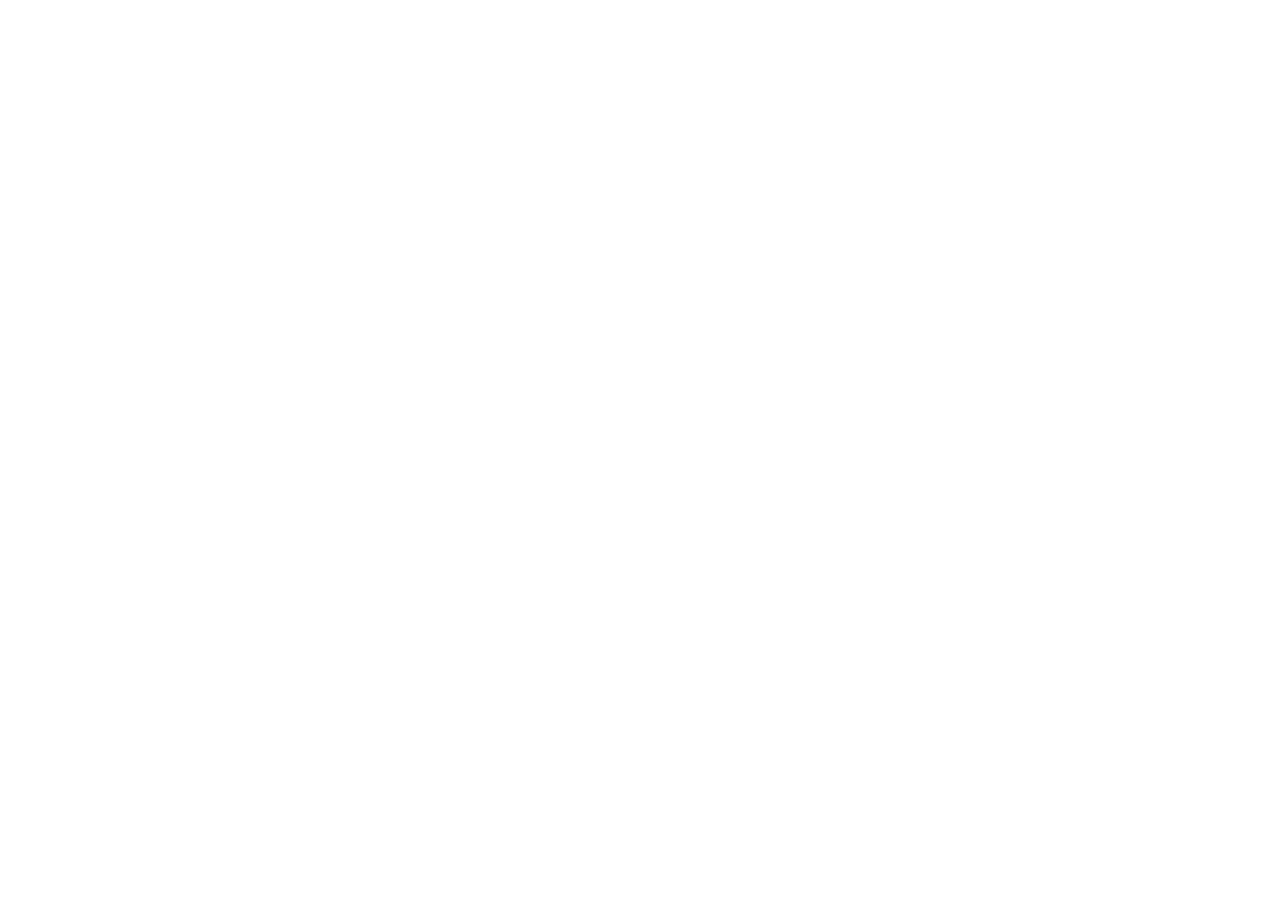
==== index.html @ 13c243f9 "First commit" ====
<!DOCTYPE html>
<html lang="en">
  <head>
    <meta charset="UTF-8" />
    <meta name="viewport" content="width=device-width" ,initial-scale="1.0" />
    <link rel="stylesheet" href="Style/reset.css" />
    <link rel="stylesheet" href="Style/index.css" />
    <title>Genesis Portfolio</title>
  </head>
  <body>
    <header></header>
  </body>
</html>
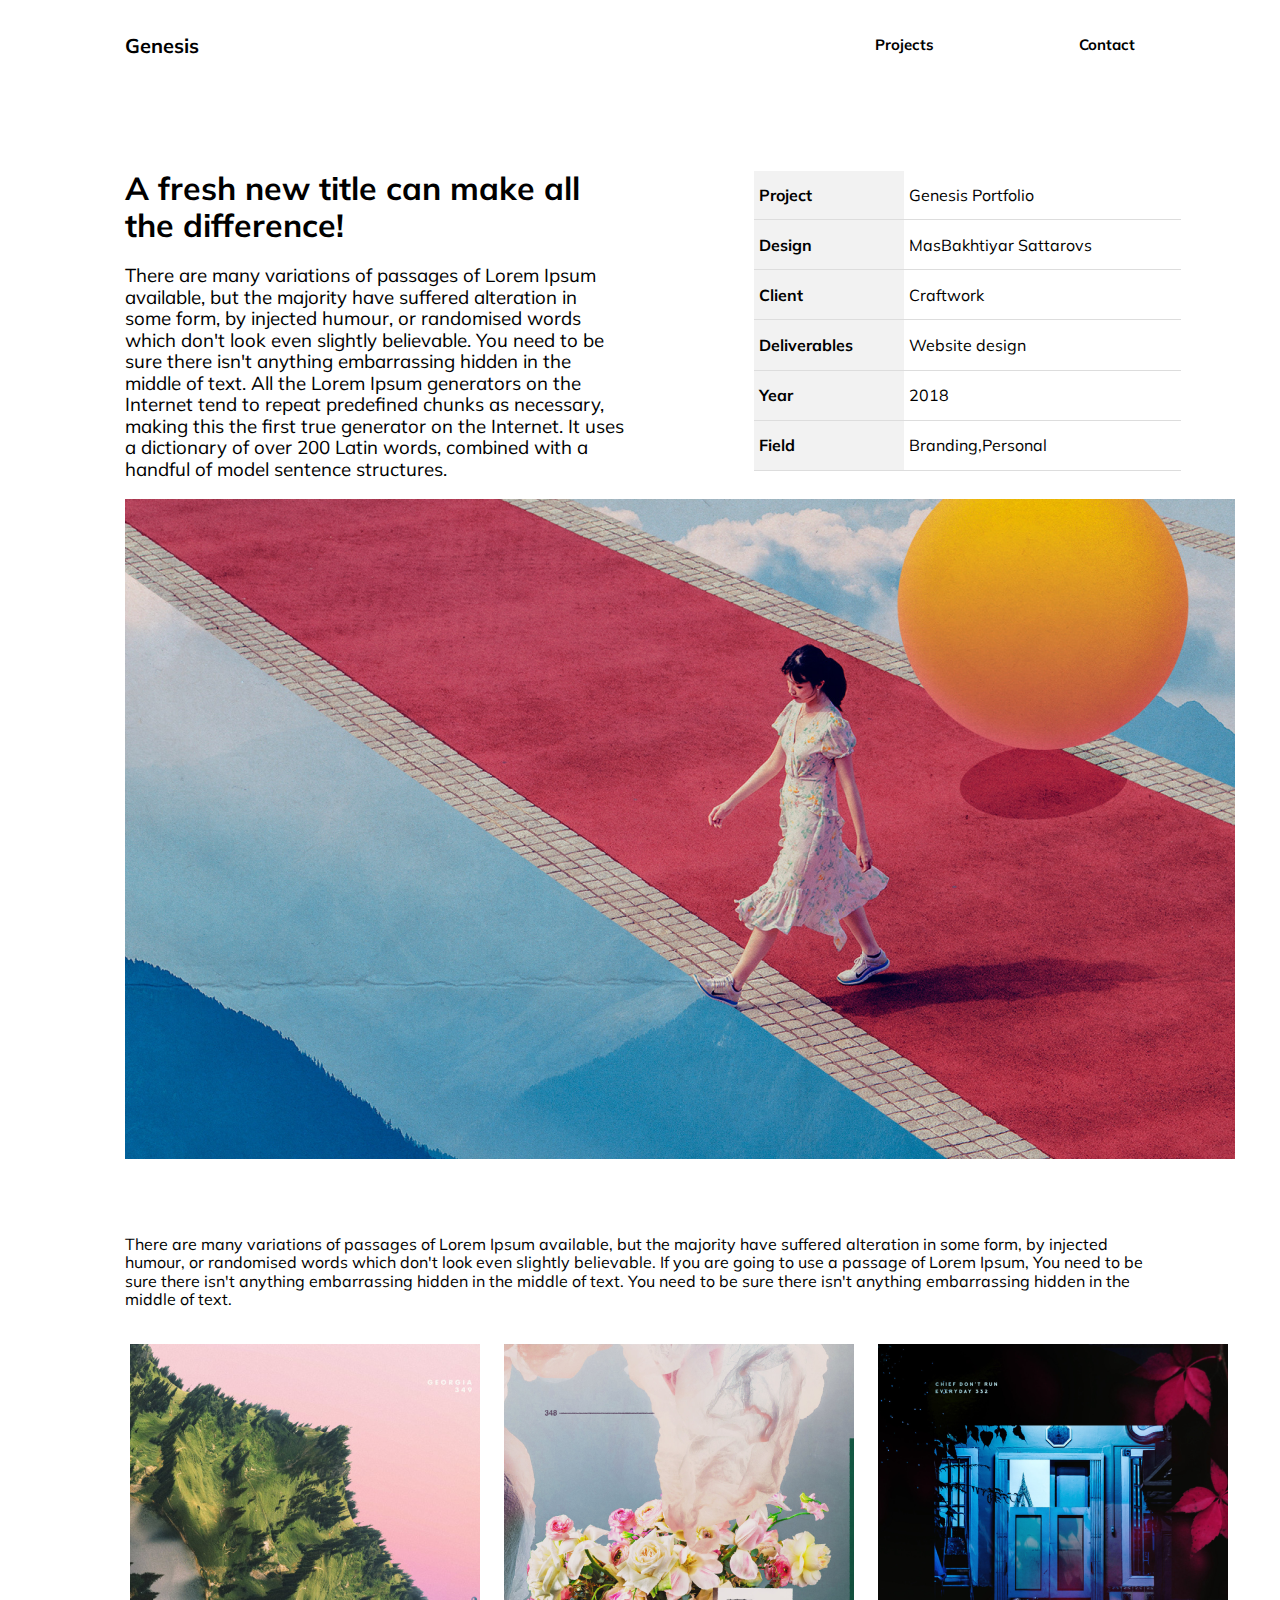
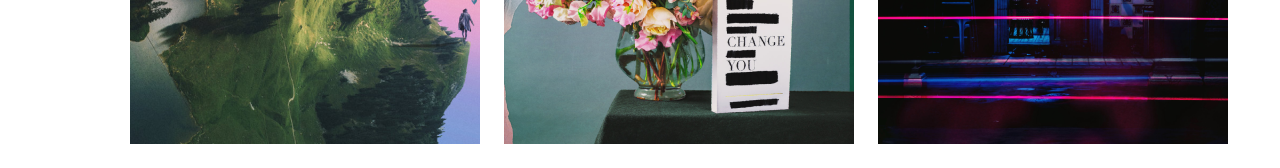
==== commit 94af0e78: "Project detail page is structed and styled" ====
--- a/index.html
+++ b/index.html
@@ -5,9 +5,94 @@
     <meta name="viewport" content="width=device-width" ,initial-scale="1.0" />
     <link rel="stylesheet" href="Style/reset.css" />
     <link rel="stylesheet" href="Style/index.css" />
+    <link rel="preconnect" href="https://fonts.googleapis.com" />
+    <link rel="preconnect" href="https://fonts.gstatic.com" crossorigin />
+    <link
+      href="https://fonts.googleapis.com/css2?family=Lato:ital,wght@0,100;0,300;0,400;0,700;0,900;1,100;1,300;1,400;1,700;1,900&family=Miriam+Libre:wght@400;700&family=Mulish:ital,wght@0,200..1000;1,200..1000&display=swap"
+      rel="stylesheet"
+    />
+
     <title>Genesis Portfolio</title>
   </head>
   <body>
-    <header></header>
+    <header>
+      <h2 class="logo">Genesis</h2>
+      <nav class="nav">
+        <ul class="nav__list">
+          <li class="nav__li"><a class="nav__link" href="#">Projects</a></li>
+          <li class="nav__li"><a class="nav__link" href="#">Contact</a></li>
+        </ul>
+      </nav>
+    </header>
+    <main class="main">
+      <section>
+        <h1 class="main__heading">
+          A fresh new title can make all the difference!
+        </h1>
+        <h3 class="main__info">
+          There are many variations of passages of Lorem Ipsum available, but
+          the majority have suffered alteration in some form, by injected
+          humour, or randomised words which don't look even slightly believable.
+          You need to be sure there isn't anything embarrassing hidden in the
+          middle of text. All the Lorem Ipsum generators on the Internet tend to
+          repeat predefined chunks as necessary, making this the first true
+          generator on the Internet. It uses a dictionary of over 200 Latin
+          words, combined with a handful of model sentence structures.
+        </h3>
+      </section>
+      <section>
+        <table>
+          <tr>
+            <th>Project</th>
+            <td>Genesis Portfolio</td>
+          </tr>
+          <tr>
+            <th>Design</th>
+            <td>MasBakhtiyar Sattarovs</td>
+          </tr>
+          <tr>
+            <th>Client</th>
+            <td>Craftwork</td>
+          </tr>
+          <tr>
+            <th>Deliverables</th>
+            <td>Website design</td>
+          </tr>
+          <tr>
+            <th>Year</th>
+            <td>2018</td>
+          </tr>
+          <tr>
+            <th>Field</th>
+            <td>Branding,Personal</td>
+          </tr>
+        </table>
+      </section>
+      <div class="mainimg">
+        <img src="Images/Image (6).png" alt="Image of a girl walking" />
+      </div>
+      <div class="secondinfo">
+        <p>
+          There are many variations of passages of Lorem Ipsum available, but
+          the majority have suffered alteration in some form, by injected
+          humour, or randomised words which don't look even slightly believable.
+          If you are going to use a passage of Lorem Ipsum, You need to be sure
+          there isn't anything embarrassing hidden in the middle of text. You
+          need to be sure there isn't anything embarrassing hidden in the middle
+          of text.
+        </p>
+      </div>
+      <div class="container">
+        <div class="card">
+          <img src="Images/Image (7).png" alt="Pic of green moutaines" />
+        </div>
+        <div class="card">
+          <img src="Images/Image (8).png" alt="A flower vase" />
+        </div>
+        <div class="card">
+          <img src="Images/Image (9).png" alt="Pic of a door" />
+        </div>
+      </div>
+    </main>
   </body>
 </html>
--- a/Style/index.css
+++ b/Style/index.css
@@ -0,0 +1 @@
+header{height:10vh;background-color:white;margin:0;display:-webkit-box;display:-ms-flexbox;display:flex;-webkit-box-pack:justify;-ms-flex-pack:justify;justify-content:space-between;-webkit-box-align:center;-ms-flex-align:center;align-items:center}.logo{margin-left:125px;font-size:20px;color:rgb(0,0,0);font-weight:bold}.nav{min-width:600px;display:-webkit-box;display:-ms-flexbox;display:flex;-webkit-box-pack:space-evenly;-ms-flex-pack:space-evenly;justify-content:space-evenly;-webkit-box-align:center;-ms-flex-align:center;align-items:center}.nav__list{width:100%;display:-webkit-box;display:-ms-flexbox;display:flex;-webkit-box-pack:space-evenly;-ms-flex-pack:space-evenly;justify-content:space-evenly;-webkit-box-align:center;-ms-flex-align:center;align-items:center;-webkit-box-orient:horizontal;-webkit-box-direction:normal;-ms-flex-direction:row;flex-direction:row;margin-left:10px;font-size:15px;font-weight:bold}.nav__li{list-style:none}.nav__link{color:rgb(0,0,0);text-decoration:none;font-size:15px}.nav__link:hover{color:rgb(0,195,255)}section{display:inline-block}.main__heading{margin-top:80px;font-weight:bold;size:40px;max-width:500px;width:100%;margin-left:125px}.main__info{size:16px;font-weight:normal;max-width:500px;width:100%;margin-left:125px}table{margin-top:80px;margin-left:240px;max-width:500px;width:100%;border-collapse:collapse;margin:5px;margin-left:125px;min-height:300px}td,th{border-bottom:1px solid #ddd;padding:5px;text-align:left}th{background-color:#f2f2f2}.mainimg{max-width:500px;width:80%;min-height:80vh;margin-left:125px}.secondinfo{font-weight:normal;size:16px;margin-left:125px;margin-right:125px}.card{max-width:330px;min-height:400px;border:none;margin:10px;padding:10px;display:inline-block;position:relative}.card:first-child{margin-left:120px}body{font-family:"Mulish",sans-serif}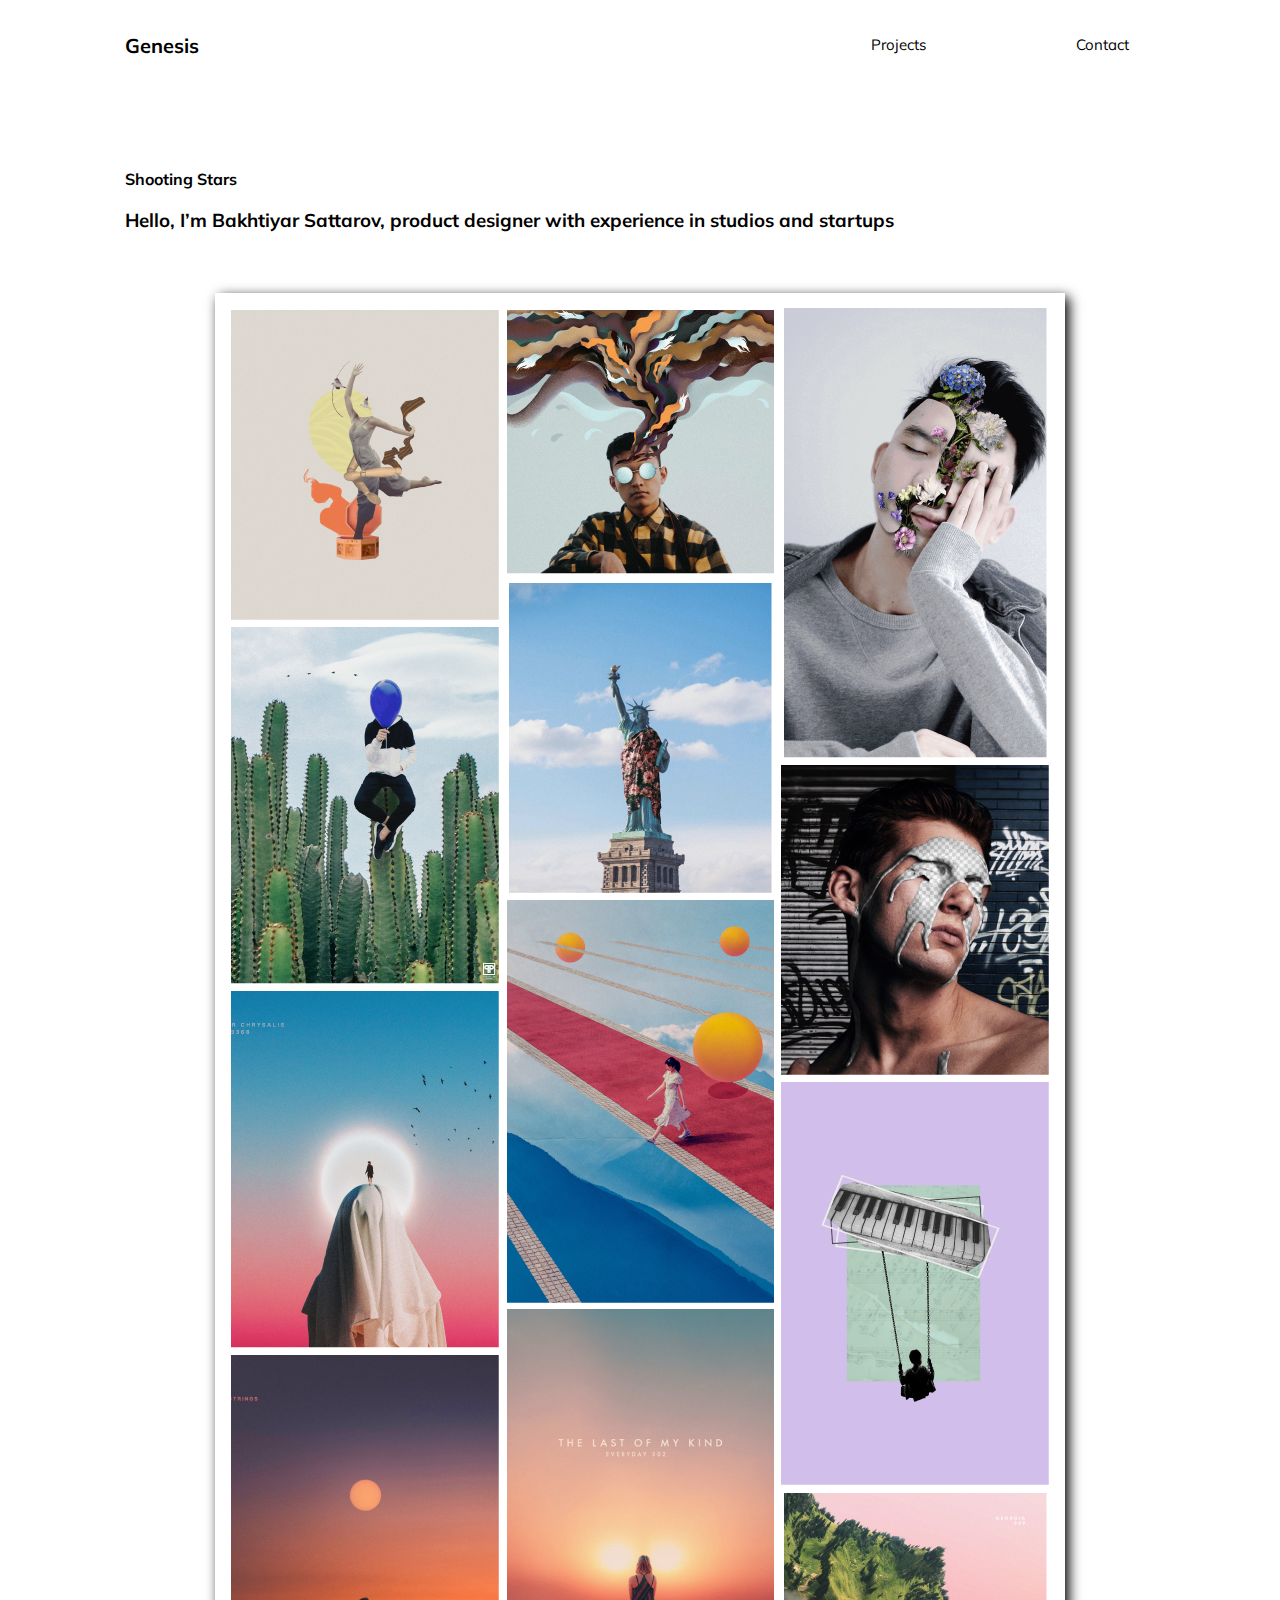
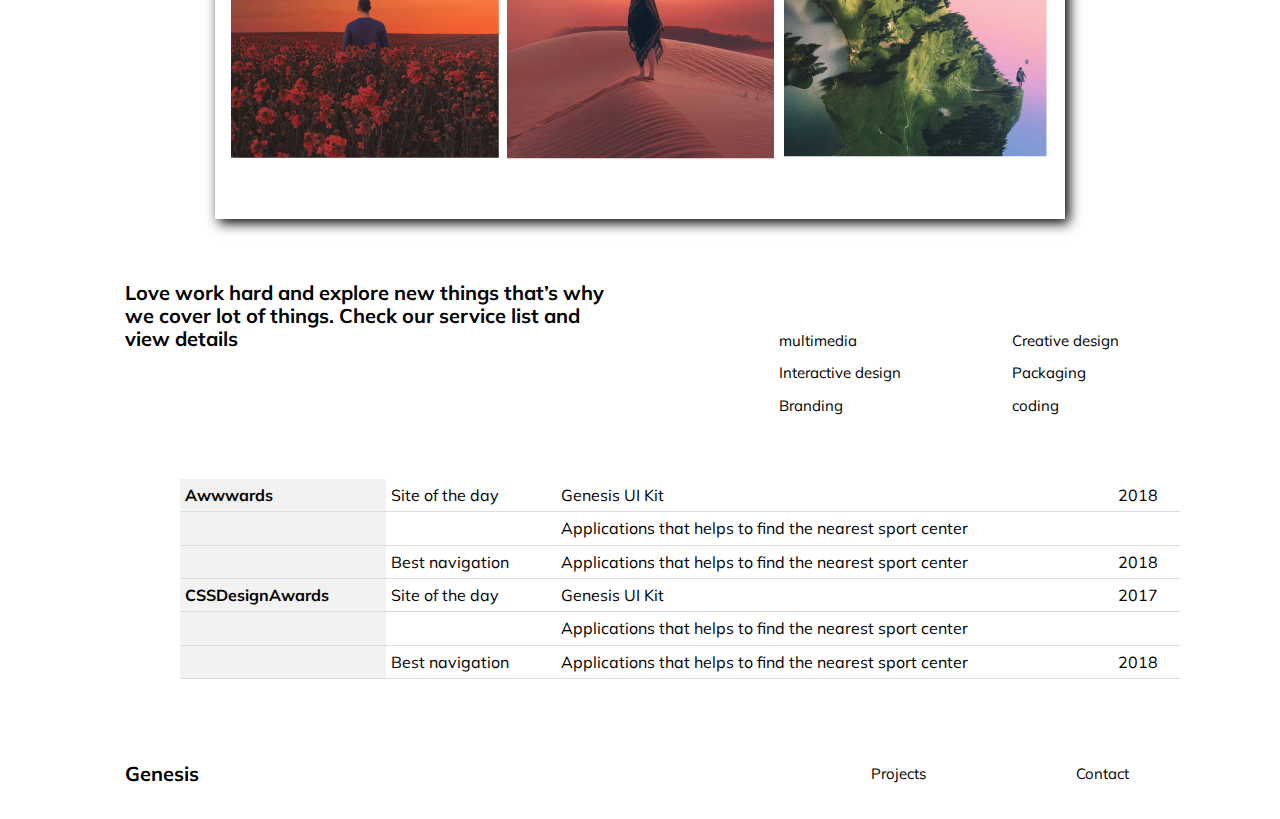
==== commit ee5a76f3: "contact and project pages are added and styled" ====
--- a/index.html
+++ b/index.html
@@ -3,96 +3,150 @@
   <head>
     <meta charset="UTF-8" />
     <meta name="viewport" content="width=device-width" ,initial-scale="1.0" />
-    <link rel="stylesheet" href="Style/reset.css" />
-    <link rel="stylesheet" href="Style/index.css" />
+    <link rel="stylesheet" href="/Style/reset.css" />
+    <link rel="stylesheet" href="/Style/index.css" />
     <link rel="preconnect" href="https://fonts.googleapis.com" />
     <link rel="preconnect" href="https://fonts.gstatic.com" crossorigin />
     <link
       href="https://fonts.googleapis.com/css2?family=Lato:ital,wght@0,100;0,300;0,400;0,700;0,900;1,100;1,300;1,400;1,700;1,900&family=Miriam+Libre:wght@400;700&family=Mulish:ital,wght@0,200..1000;1,200..1000&display=swap"
       rel="stylesheet"
     />
-
-    <title>Genesis Portfolio</title>
   </head>
   <body>
     <header>
       <h2 class="logo">Genesis</h2>
       <nav class="nav">
         <ul class="nav__list">
-          <li class="nav__li"><a class="nav__link" href="#">Projects</a></li>
-          <li class="nav__li"><a class="nav__link" href="#">Contact</a></li>
+          <li class="nav__li">
+            <a class="nav__link" href="/Pages/Projects.html">Projects</a>
+          </li>
+          <li class="nav__li">
+            <a class="nav__link" href="/Pages/contact.html">Contact</a>
+          </li>
         </ul>
       </nav>
     </header>
-    <main class="main">
+    <main>
+      <div class="secondinfo">
+        <h4>Shooting Stars</h4>
+        <h3>
+          Hello, I’m Bakhtiyar Sattarov, product designer with experience in
+          studios and startups
+        </h3>
+      </div>
+      <div class="box">
+        <div class="grid__container">
+          <div class="grid__element one">
+            <img src="/Images/Rectangle (12).png" />
+          </div>
+          <div class="grid__element two">
+            <img src="/Images/Rectangle (15).png" />
+          </div>
+          <div class="grid__element three">
+            <img src="/Images/Rectangle (16).png" />
+          </div>
+          <div class="grid__element four">
+            <img src="/Images/Rectangle (17).png" />
+          </div>
+          <div class="grid__element five">
+            <img src="/Images/Rectangle (18).png" />
+          </div>
+          <div class="grid__element six">
+            <img src="/Images/Rectangle (19).png" />
+          </div>
+          <div class="grid__element seven">
+            <img src="/Images/Rectangle (20).png" />
+          </div>
+          <div class="grid__element eight">
+            <img src="/Images/Rectangle (21).png" />
+          </div>
+          <div class="grid__element nine">
+            <img src="/Images/Rectangle (22).png" />
+          </div>
+          <div class="grid__element ten">
+            <img src="/Images/Rectangle (23).png" />
+          </div>
+          <div class="grid__element eleven">
+            <img src="/Images/Rectangle (24).png" />
+          </div>
+          <div class="grid__element twelve">
+            <img src="/Images/Rectangle (25).png" />
+          </div>
+        </div>
+      </div>
       <section>
-        <h1 class="main__heading">
-          A fresh new title can make all the difference!
-        </h1>
-        <h3 class="main__info">
-          There are many variations of passages of Lorem Ipsum available, but
-          the majority have suffered alteration in some form, by injected
-          humour, or randomised words which don't look even slightly believable.
-          You need to be sure there isn't anything embarrassing hidden in the
-          middle of text. All the Lorem Ipsum generators on the Internet tend to
-          repeat predefined chunks as necessary, making this the first true
-          generator on the Internet. It uses a dictionary of over 200 Latin
-          words, combined with a handful of model sentence structures.
-        </h3>
+        <div class="part">
+          Love work hard and explore new things that’s why we cover lot of
+          things. Check our service list and view details
+        </div>
       </section>
       <section>
-        <table>
-          <tr>
-            <th>Project</th>
-            <td>Genesis Portfolio</td>
-          </tr>
-          <tr>
-            <th>Design</th>
-            <td>MasBakhtiyar Sattarovs</td>
-          </tr>
-          <tr>
-            <th>Client</th>
-            <td>Craftwork</td>
-          </tr>
-          <tr>
-            <th>Deliverables</th>
-            <td>Website design</td>
-          </tr>
-          <tr>
-            <th>Year</th>
-            <td>2018</td>
-          </tr>
-          <tr>
-            <th>Field</th>
-            <td>Branding,Personal</td>
-          </tr>
-        </table>
+        <nav class="nav">
+          <ul class="nav__list">
+            <li class="nav__li">
+              <a class="nav__link" href="#"> <p>multimedia</p></a>
+              <a class="nav__link" href="#"><p>Interactive design</p></a>
+              <a class="nav__link" href="#"><p>Branding</p></a>
+            </li>
+            <li class="nav__li">
+              <a class="nav__link" href="#"><p>Creative design</p></a>
+              <a class="nav__link" href="#"> <p>Packaging</p></a>
+              <a class="nav__link" href="#"><p>coding</p></a>
+            </li>
+          </ul>
+        </nav>
       </section>
-      <div class="mainimg">
-        <img src="Images/Image (6).png" alt="Image of a girl walking" />
-      </div>
-      <div class="secondinfo">
-        <p>
-          There are many variations of passages of Lorem Ipsum available, but
-          the majority have suffered alteration in some form, by injected
-          humour, or randomised words which don't look even slightly believable.
-          If you are going to use a passage of Lorem Ipsum, You need to be sure
-          there isn't anything embarrassing hidden in the middle of text. You
-          need to be sure there isn't anything embarrassing hidden in the middle
-          of text.
-        </p>
-      </div>
-      <div class="container">
-        <div class="card">
-          <img src="Images/Image (7).png" alt="Pic of green moutaines" />
-        </div>
-        <div class="card">
-          <img src="Images/Image (8).png" alt="A flower vase" />
-        </div>
-        <div class="card">
-          <img src="Images/Image (9).png" alt="Pic of a door" />
-        </div>
-      </div>
+      <table class="award-table">
+        <tr>
+          <th>Awwwards</th>
+          <td>Site of the day</td>
+          <td>Genesis UI Kit</td>
+          <td>2018</td>
+        </tr>
+        <tr>
+          <th></th>
+          <td></td>
+          <td>Applications that helps to find the nearest sport center</td>
+          <td></td>
+        </tr>
+        <tr>
+          <th></th>
+          <td>Best navigation</td>
+          <td>Applications that helps to find the nearest sport center</td>
+          <td>2018</td>
+        </tr>
+        <tr>
+          <th>CSSDesignAwards</th>
+          <td>Site of the day</td>
+          <td>Genesis UI Kit</td>
+          <td>2017</td>
+        </tr>
+        <tr>
+          <th></th>
+          <td></td>
+          <td>Applications that helps to find the nearest sport center</td>
+          <td></td>
+        </tr>
+        <tr>
+          <th></th>
+          <td>Best navigation</td>
+          <td>Applications that helps to find the nearest sport center</td>
+          <td>2018</td>
+        </tr>
+      </table>
     </main>
+    <footer>
+      <h2 class="logo">Genesis</h2>
+      <nav class="nav">
+        <ul class="nav__list">
+          <li class="nav__li">
+            <a class="nav__link" href="/Pages/Projects.html">Projects</a>
+          </li>
+          <li class="nav__li">
+            <a class="nav__link" href="/Pages/contact.html">Contact</a>
+          </li>
+        </ul>
+      </nav>
+    </footer>
   </body>
 </html>
--- a/Style/index.css
+++ b/Style/index.css
@@ -1 +1 @@
-header{height:10vh;background-color:white;margin:0;display:-webkit-box;display:-ms-flexbox;display:flex;-webkit-box-pack:justify;-ms-flex-pack:justify;justify-content:space-between;-webkit-box-align:center;-ms-flex-align:center;align-items:center}.logo{margin-left:125px;font-size:20px;color:rgb(0,0,0);font-weight:bold}.nav{min-width:600px;display:-webkit-box;display:-ms-flexbox;display:flex;-webkit-box-pack:space-evenly;-ms-flex-pack:space-evenly;justify-content:space-evenly;-webkit-box-align:center;-ms-flex-align:center;align-items:center}.nav__list{width:100%;display:-webkit-box;display:-ms-flexbox;display:flex;-webkit-box-pack:space-evenly;-ms-flex-pack:space-evenly;justify-content:space-evenly;-webkit-box-align:center;-ms-flex-align:center;align-items:center;-webkit-box-orient:horizontal;-webkit-box-direction:normal;-ms-flex-direction:row;flex-direction:row;margin-left:10px;font-size:15px;font-weight:bold}.nav__li{list-style:none}.nav__link{color:rgb(0,0,0);text-decoration:none;font-size:15px}.nav__link:hover{color:rgb(0,195,255)}section{display:inline-block}.main__heading{margin-top:80px;font-weight:bold;size:40px;max-width:500px;width:100%;margin-left:125px}.main__info{size:16px;font-weight:normal;max-width:500px;width:100%;margin-left:125px}table{margin-top:80px;margin-left:240px;max-width:500px;width:100%;border-collapse:collapse;margin:5px;margin-left:125px;min-height:300px}td,th{border-bottom:1px solid #ddd;padding:5px;text-align:left}th{background-color:#f2f2f2}.mainimg{max-width:500px;width:80%;min-height:80vh;margin-left:125px}.secondinfo{font-weight:normal;size:16px;margin-left:125px;margin-right:125px}.card{max-width:330px;min-height:400px;border:none;margin:10px;padding:10px;display:inline-block;position:relative}.card:first-child{margin-left:120px}body{font-family:"Mulish",sans-serif}+footer,header{height:10vh;background-color:white;margin:0;display:-webkit-box;display:-ms-flexbox;display:flex;-webkit-box-pack:justify;-ms-flex-pack:justify;justify-content:space-between;-webkit-box-align:center;-ms-flex-align:center;align-items:center}.logo{margin-left:125px;font-size:20px;color:rgb(0,0,0);font-weight:bold}.nav{min-width:600px;display:-webkit-box;display:-ms-flexbox;display:flex;-webkit-box-pack:space-evenly;-ms-flex-pack:space-evenly;justify-content:space-evenly;-webkit-box-align:center;-ms-flex-align:center;align-items:center}.nav__list{width:100%;display:-webkit-box;display:-ms-flexbox;display:flex;-webkit-box-pack:space-evenly;-ms-flex-pack:space-evenly;justify-content:space-evenly;-webkit-box-align:center;-ms-flex-align:center;align-items:center;-webkit-box-orient:horizontal;-webkit-box-direction:normal;-ms-flex-direction:row;flex-direction:row;margin:auto;font-size:15px;font-weight:regular}.nav__li{list-style:none}.nav__link{color:rgb(0,0,0);text-decoration:none;font-size:15px}.nav__link:hover{color:rgb(0,195,255)}.part{margin-left:125px;font-size:20px;font-weight:bold;color:rgb(0,0,0);max-width:500px;width:100%;min-height:120px}section{display:inline-block}.main__heading{margin-top:80px;font-weight:bold;size:40px;max-width:700px;width:100%;margin-left:125px}.main__info{size:16px;font-weight:normal;max-width:700px;width:100%;margin-left:125px}.mainimg,.map{max-width:500px;width:80%;min-height:80vh;margin-left:125px;margin-top:50px;margin-bottom:50px}.secondinfo{margin-bottom:80px;margin-top:80px;font-weight:normal;size:16px;margin-left:125px;margin-right:125px}.card{max-width:330px;min-height:400px;border:none;margin:10px;padding:10px;display:inline-block;position:relative}.card:first-child{margin-left:120px}.first-table{margin-left:240px;max-width:500px;width:100%;border-collapse:collapse;margin:5px;min-height:200px}td,th{border-bottom:1px solid #ddd;padding:5px;text-align:left}th{background-color:#f2f2f2}.award-table{margin-left:180px;max-width:1000px;width:100%;border-collapse:collapse;min-height:200px;margin-top:50px;margin-bottom:50px}td,th{border-bottom:1px solid #ddd;padding:5px;text-align:left}body{margin:0}.box{max-width:850px;max-height:850px;display:-webkit-box;display:-ms-flexbox;display:flex;-webkit-box-pack:center;-ms-flex-pack:center;justify-content:center;-webkit-box-align:center;-ms-flex-align:center;align-items:center;margin:auto;margin-top:400px}.grid__container{display:-ms-grid;display:grid;-ms-grid-columns:1fr 5px 1fr 5px 1fr 5px 1fr 5px 1fr 5px 1fr 5px 1fr 5px 1fr 5px 1fr;grid-template-columns:repeat(9,1fr);-ms-grid-rows:1fr 5px 1fr 5px 1fr 5px 1fr 5px 1fr 5px 1fr 5px 1fr 5px 1fr 5px 1fr 5px 1fr 5px 1fr 5px 1fr 5px 1fr 5px 1fr 5px 1fr 5px 1fr 5px 1fr 5px 1fr 5px 1fr 5px 1fr 5px 1fr 5px 1fr 5px 1fr 5px 1fr 5px 1fr 5px 1fr 5px 1fr 5px 1fr 5px 1fr 5px 1fr 5px 1fr 5px 1fr 5px 1fr;grid-template-rows:repeat(33,1fr);width:100%;grid-gap:5px;height:100%;padding:15px;-webkit-box-shadow:4px 4px 12px #000000;box-shadow:4px 4px 12px #000000}.grid__container>:first-child{-ms-grid-row:1;-ms-grid-column:1}.grid__container>:nth-child(2){-ms-grid-row:1;-ms-grid-column:3}.grid__container>:nth-child(3){-ms-grid-row:1;-ms-grid-column:5}.grid__container>:nth-child(4){-ms-grid-row:1;-ms-grid-column:7}.grid__container>:nth-child(5){-ms-grid-row:1;-ms-grid-column:9}.grid__container>:nth-child(6){-ms-grid-row:1;-ms-grid-column:11}.grid__container>:nth-child(7){-ms-grid-row:1;-ms-grid-column:13}.grid__container>:nth-child(8){-ms-grid-row:1;-ms-grid-column:15}.grid__container>:nth-child(9){-ms-grid-row:1;-ms-grid-column:17}.grid__container>:nth-child(10){-ms-grid-row:3;-ms-grid-column:1}.grid__container>:nth-child(11){-ms-grid-row:3;-ms-grid-column:3}.grid__container>:nth-child(12){-ms-grid-row:3;-ms-grid-column:5}.grid__container>:nth-child(13){-ms-grid-row:3;-ms-grid-column:7}.grid__container>:nth-child(14){-ms-grid-row:3;-ms-grid-column:9}.grid__container>:nth-child(15){-ms-grid-row:3;-ms-grid-column:11}.grid__container>:nth-child(16){-ms-grid-row:3;-ms-grid-column:13}.grid__container>:nth-child(17){-ms-grid-row:3;-ms-grid-column:15}.grid__container>:nth-child(18){-ms-grid-row:3;-ms-grid-column:17}.grid__container>:nth-child(19){-ms-grid-row:5;-ms-grid-column:1}.grid__container>:nth-child(20){-ms-grid-row:5;-ms-grid-column:3}.grid__container>:nth-child(21){-ms-grid-row:5;-ms-grid-column:5}.grid__container>:nth-child(22){-ms-grid-row:5;-ms-grid-column:7}.grid__container>:nth-child(23){-ms-grid-row:5;-ms-grid-column:9}.grid__container>:nth-child(24){-ms-grid-row:5;-ms-grid-column:11}.grid__container>:nth-child(25){-ms-grid-row:5;-ms-grid-column:13}.grid__container>:nth-child(26){-ms-grid-row:5;-ms-grid-column:15}.grid__container>:nth-child(27){-ms-grid-row:5;-ms-grid-column:17}.grid__container>:nth-child(28){-ms-grid-row:7;-ms-grid-column:1}.grid__container>:nth-child(29){-ms-grid-row:7;-ms-grid-column:3}.grid__container>:nth-child(30){-ms-grid-row:7;-ms-grid-column:5}.grid__container>:nth-child(31){-ms-grid-row:7;-ms-grid-column:7}.grid__container>:nth-child(32){-ms-grid-row:7;-ms-grid-column:9}.grid__container>:nth-child(33){-ms-grid-row:7;-ms-grid-column:11}.grid__container>:nth-child(34){-ms-grid-row:7;-ms-grid-column:13}.grid__container>:nth-child(35){-ms-grid-row:7;-ms-grid-column:15}.grid__container>:nth-child(36){-ms-grid-row:7;-ms-grid-column:17}.grid__container>:nth-child(37){-ms-grid-row:9;-ms-grid-column:1}.grid__container>:nth-child(38){-ms-grid-row:9;-ms-grid-column:3}.grid__container>:nth-child(39){-ms-grid-row:9;-ms-grid-column:5}.grid__container>:nth-child(40){-ms-grid-row:9;-ms-grid-column:7}.grid__container>:nth-child(41){-ms-grid-row:9;-ms-grid-column:9}.grid__container>:nth-child(42){-ms-grid-row:9;-ms-grid-column:11}.grid__container>:nth-child(43){-ms-grid-row:9;-ms-grid-column:13}.grid__container>:nth-child(44){-ms-grid-row:9;-ms-grid-column:15}.grid__container>:nth-child(45){-ms-grid-row:9;-ms-grid-column:17}.grid__container>:nth-child(46){-ms-grid-row:11;-ms-grid-column:1}.grid__container>:nth-child(47){-ms-grid-row:11;-ms-grid-column:3}.grid__container>:nth-child(48){-ms-grid-row:11;-ms-grid-column:5}.grid__container>:nth-child(49){-ms-grid-row:11;-ms-grid-column:7}.grid__container>:nth-child(50){-ms-grid-row:11;-ms-grid-column:9}.grid__container>:nth-child(51){-ms-grid-row:11;-ms-grid-column:11}.grid__container>:nth-child(52){-ms-grid-row:11;-ms-grid-column:13}.grid__container>:nth-child(53){-ms-grid-row:11;-ms-grid-column:15}.grid__container>:nth-child(54){-ms-grid-row:11;-ms-grid-column:17}.grid__container>:nth-child(55){-ms-grid-row:13;-ms-grid-column:1}.grid__container>:nth-child(56){-ms-grid-row:13;-ms-grid-column:3}.grid__container>:nth-child(57){-ms-grid-row:13;-ms-grid-column:5}.grid__container>:nth-child(58){-ms-grid-row:13;-ms-grid-column:7}.grid__container>:nth-child(59){-ms-grid-row:13;-ms-grid-column:9}.grid__container>:nth-child(60){-ms-grid-row:13;-ms-grid-column:11}.grid__container>:nth-child(61){-ms-grid-row:13;-ms-grid-column:13}.grid__container>:nth-child(62){-ms-grid-row:13;-ms-grid-column:15}.grid__container>:nth-child(63){-ms-grid-row:13;-ms-grid-column:17}.grid__container>:nth-child(64){-ms-grid-row:15;-ms-grid-column:1}.grid__container>:nth-child(65){-ms-grid-row:15;-ms-grid-column:3}.grid__container>:nth-child(66){-ms-grid-row:15;-ms-grid-column:5}.grid__container>:nth-child(67){-ms-grid-row:15;-ms-grid-column:7}.grid__container>:nth-child(68){-ms-grid-row:15;-ms-grid-column:9}.grid__container>:nth-child(69){-ms-grid-row:15;-ms-grid-column:11}.grid__container>:nth-child(70){-ms-grid-row:15;-ms-grid-column:13}.grid__container>:nth-child(71){-ms-grid-row:15;-ms-grid-column:15}.grid__container>:nth-child(72){-ms-grid-row:15;-ms-grid-column:17}.grid__container>:nth-child(73){-ms-grid-row:17;-ms-grid-column:1}.grid__container>:nth-child(74){-ms-grid-row:17;-ms-grid-column:3}.grid__container>:nth-child(75){-ms-grid-row:17;-ms-grid-column:5}.grid__container>:nth-child(76){-ms-grid-row:17;-ms-grid-column:7}.grid__container>:nth-child(77){-ms-grid-row:17;-ms-grid-column:9}.grid__container>:nth-child(78){-ms-grid-row:17;-ms-grid-column:11}.grid__container>:nth-child(79){-ms-grid-row:17;-ms-grid-column:13}.grid__container>:nth-child(80){-ms-grid-row:17;-ms-grid-column:15}.grid__container>:nth-child(81){-ms-grid-row:17;-ms-grid-column:17}.grid__container>:nth-child(82){-ms-grid-row:19;-ms-grid-column:1}.grid__container>:nth-child(83){-ms-grid-row:19;-ms-grid-column:3}.grid__container>:nth-child(84){-ms-grid-row:19;-ms-grid-column:5}.grid__container>:nth-child(85){-ms-grid-row:19;-ms-grid-column:7}.grid__container>:nth-child(86){-ms-grid-row:19;-ms-grid-column:9}.grid__container>:nth-child(87){-ms-grid-row:19;-ms-grid-column:11}.grid__container>:nth-child(88){-ms-grid-row:19;-ms-grid-column:13}.grid__container>:nth-child(89){-ms-grid-row:19;-ms-grid-column:15}.grid__container>:nth-child(90){-ms-grid-row:19;-ms-grid-column:17}.grid__container>:nth-child(91){-ms-grid-row:21;-ms-grid-column:1}.grid__container>:nth-child(92){-ms-grid-row:21;-ms-grid-column:3}.grid__container>:nth-child(93){-ms-grid-row:21;-ms-grid-column:5}.grid__container>:nth-child(94){-ms-grid-row:21;-ms-grid-column:7}.grid__container>:nth-child(95){-ms-grid-row:21;-ms-grid-column:9}.grid__container>:nth-child(96){-ms-grid-row:21;-ms-grid-column:11}.grid__container>:nth-child(97){-ms-grid-row:21;-ms-grid-column:13}.grid__container>:nth-child(98){-ms-grid-row:21;-ms-grid-column:15}.grid__container>:nth-child(99){-ms-grid-row:21;-ms-grid-column:17}.grid__container>:nth-child(100){-ms-grid-row:23;-ms-grid-column:1}.grid__container>:nth-child(101){-ms-grid-row:23;-ms-grid-column:3}.grid__container>:nth-child(102){-ms-grid-row:23;-ms-grid-column:5}.grid__container>:nth-child(103){-ms-grid-row:23;-ms-grid-column:7}.grid__container>:nth-child(104){-ms-grid-row:23;-ms-grid-column:9}.grid__container>:nth-child(105){-ms-grid-row:23;-ms-grid-column:11}.grid__container>:nth-child(106){-ms-grid-row:23;-ms-grid-column:13}.grid__container>:nth-child(107){-ms-grid-row:23;-ms-grid-column:15}.grid__container>:nth-child(108){-ms-grid-row:23;-ms-grid-column:17}.grid__container>:nth-child(109){-ms-grid-row:25;-ms-grid-column:1}.grid__container>:nth-child(110){-ms-grid-row:25;-ms-grid-column:3}.grid__container>:nth-child(111){-ms-grid-row:25;-ms-grid-column:5}.grid__container>:nth-child(112){-ms-grid-row:25;-ms-grid-column:7}.grid__container>:nth-child(113){-ms-grid-row:25;-ms-grid-column:9}.grid__container>:nth-child(114){-ms-grid-row:25;-ms-grid-column:11}.grid__container>:nth-child(115){-ms-grid-row:25;-ms-grid-column:13}.grid__container>:nth-child(116){-ms-grid-row:25;-ms-grid-column:15}.grid__container>:nth-child(117){-ms-grid-row:25;-ms-grid-column:17}.grid__container>:nth-child(118){-ms-grid-row:27;-ms-grid-column:1}.grid__container>:nth-child(119){-ms-grid-row:27;-ms-grid-column:3}.grid__container>:nth-child(120){-ms-grid-row:27;-ms-grid-column:5}.grid__container>:nth-child(121){-ms-grid-row:27;-ms-grid-column:7}.grid__container>:nth-child(122){-ms-grid-row:27;-ms-grid-column:9}.grid__container>:nth-child(123){-ms-grid-row:27;-ms-grid-column:11}.grid__container>:nth-child(124){-ms-grid-row:27;-ms-grid-column:13}.grid__container>:nth-child(125){-ms-grid-row:27;-ms-grid-column:15}.grid__container>:nth-child(126){-ms-grid-row:27;-ms-grid-column:17}.grid__container>:nth-child(127){-ms-grid-row:29;-ms-grid-column:1}.grid__container>:nth-child(128){-ms-grid-row:29;-ms-grid-column:3}.grid__container>:nth-child(129){-ms-grid-row:29;-ms-grid-column:5}.grid__container>:nth-child(130){-ms-grid-row:29;-ms-grid-column:7}.grid__container>:nth-child(131){-ms-grid-row:29;-ms-grid-column:9}.grid__container>:nth-child(132){-ms-grid-row:29;-ms-grid-column:11}.grid__container>:nth-child(133){-ms-grid-row:29;-ms-grid-column:13}.grid__container>:nth-child(134){-ms-grid-row:29;-ms-grid-column:15}.grid__container>:nth-child(135){-ms-grid-row:29;-ms-grid-column:17}.grid__container>:nth-child(136){-ms-grid-row:31;-ms-grid-column:1}.grid__container>:nth-child(137){-ms-grid-row:31;-ms-grid-column:3}.grid__container>:nth-child(138){-ms-grid-row:31;-ms-grid-column:5}.grid__container>:nth-child(139){-ms-grid-row:31;-ms-grid-column:7}.grid__container>:nth-child(140){-ms-grid-row:31;-ms-grid-column:9}.grid__container>:nth-child(141){-ms-grid-row:31;-ms-grid-column:11}.grid__container>:nth-child(142){-ms-grid-row:31;-ms-grid-column:13}.grid__container>:nth-child(143){-ms-grid-row:31;-ms-grid-column:15}.grid__container>:nth-child(144){-ms-grid-row:31;-ms-grid-column:17}.grid__container>:nth-child(145){-ms-grid-row:33;-ms-grid-column:1}.grid__container>:nth-child(146){-ms-grid-row:33;-ms-grid-column:3}.grid__container>:nth-child(147){-ms-grid-row:33;-ms-grid-column:5}.grid__container>:nth-child(148){-ms-grid-row:33;-ms-grid-column:7}.grid__container>:nth-child(149){-ms-grid-row:33;-ms-grid-column:9}.grid__container>:nth-child(150){-ms-grid-row:33;-ms-grid-column:11}.grid__container>:nth-child(151){-ms-grid-row:33;-ms-grid-column:13}.grid__container>:nth-child(152){-ms-grid-row:33;-ms-grid-column:15}.grid__container>:nth-child(153){-ms-grid-row:33;-ms-grid-column:17}.grid__container>:nth-child(154){-ms-grid-row:35;-ms-grid-column:1}.grid__container>:nth-child(155){-ms-grid-row:35;-ms-grid-column:3}.grid__container>:nth-child(156){-ms-grid-row:35;-ms-grid-column:5}.grid__container>:nth-child(157){-ms-grid-row:35;-ms-grid-column:7}.grid__container>:nth-child(158){-ms-grid-row:35;-ms-grid-column:9}.grid__container>:nth-child(159){-ms-grid-row:35;-ms-grid-column:11}.grid__container>:nth-child(160){-ms-grid-row:35;-ms-grid-column:13}.grid__container>:nth-child(161){-ms-grid-row:35;-ms-grid-column:15}.grid__container>:nth-child(162){-ms-grid-row:35;-ms-grid-column:17}.grid__container>:nth-child(163){-ms-grid-row:37;-ms-grid-column:1}.grid__container>:nth-child(164){-ms-grid-row:37;-ms-grid-column:3}.grid__container>:nth-child(165){-ms-grid-row:37;-ms-grid-column:5}.grid__container>:nth-child(166){-ms-grid-row:37;-ms-grid-column:7}.grid__container>:nth-child(167){-ms-grid-row:37;-ms-grid-column:9}.grid__container>:nth-child(168){-ms-grid-row:37;-ms-grid-column:11}.grid__container>:nth-child(169){-ms-grid-row:37;-ms-grid-column:13}.grid__container>:nth-child(170){-ms-grid-row:37;-ms-grid-column:15}.grid__container>:nth-child(171){-ms-grid-row:37;-ms-grid-column:17}.grid__container>:nth-child(172){-ms-grid-row:39;-ms-grid-column:1}.grid__container>:nth-child(173){-ms-grid-row:39;-ms-grid-column:3}.grid__container>:nth-child(174){-ms-grid-row:39;-ms-grid-column:5}.grid__container>:nth-child(175){-ms-grid-row:39;-ms-grid-column:7}.grid__container>:nth-child(176){-ms-grid-row:39;-ms-grid-column:9}.grid__container>:nth-child(177){-ms-grid-row:39;-ms-grid-column:11}.grid__container>:nth-child(178){-ms-grid-row:39;-ms-grid-column:13}.grid__container>:nth-child(179){-ms-grid-row:39;-ms-grid-column:15}.grid__container>:nth-child(180){-ms-grid-row:39;-ms-grid-column:17}.grid__container>:nth-child(181){-ms-grid-row:41;-ms-grid-column:1}.grid__container>:nth-child(182){-ms-grid-row:41;-ms-grid-column:3}.grid__container>:nth-child(183){-ms-grid-row:41;-ms-grid-column:5}.grid__container>:nth-child(184){-ms-grid-row:41;-ms-grid-column:7}.grid__container>:nth-child(185){-ms-grid-row:41;-ms-grid-column:9}.grid__container>:nth-child(186){-ms-grid-row:41;-ms-grid-column:11}.grid__container>:nth-child(187){-ms-grid-row:41;-ms-grid-column:13}.grid__container>:nth-child(188){-ms-grid-row:41;-ms-grid-column:15}.grid__container>:nth-child(189){-ms-grid-row:41;-ms-grid-column:17}.grid__container>:nth-child(190){-ms-grid-row:43;-ms-grid-column:1}.grid__container>:nth-child(191){-ms-grid-row:43;-ms-grid-column:3}.grid__container>:nth-child(192){-ms-grid-row:43;-ms-grid-column:5}.grid__container>:nth-child(193){-ms-grid-row:43;-ms-grid-column:7}.grid__container>:nth-child(194){-ms-grid-row:43;-ms-grid-column:9}.grid__container>:nth-child(195){-ms-grid-row:43;-ms-grid-column:11}.grid__container>:nth-child(196){-ms-grid-row:43;-ms-grid-column:13}.grid__container>:nth-child(197){-ms-grid-row:43;-ms-grid-column:15}.grid__container>:nth-child(198){-ms-grid-row:43;-ms-grid-column:17}.grid__container>:nth-child(199){-ms-grid-row:45;-ms-grid-column:1}.grid__container>:nth-child(200){-ms-grid-row:45;-ms-grid-column:3}.grid__container>:nth-child(201){-ms-grid-row:45;-ms-grid-column:5}.grid__container>:nth-child(202){-ms-grid-row:45;-ms-grid-column:7}.grid__container>:nth-child(203){-ms-grid-row:45;-ms-grid-column:9}.grid__container>:nth-child(204){-ms-grid-row:45;-ms-grid-column:11}.grid__container>:nth-child(205){-ms-grid-row:45;-ms-grid-column:13}.grid__container>:nth-child(206){-ms-grid-row:45;-ms-grid-column:15}.grid__container>:nth-child(207){-ms-grid-row:45;-ms-grid-column:17}.grid__container>:nth-child(208){-ms-grid-row:47;-ms-grid-column:1}.grid__container>:nth-child(209){-ms-grid-row:47;-ms-grid-column:3}.grid__container>:nth-child(210){-ms-grid-row:47;-ms-grid-column:5}.grid__container>:nth-child(211){-ms-grid-row:47;-ms-grid-column:7}.grid__container>:nth-child(212){-ms-grid-row:47;-ms-grid-column:9}.grid__container>:nth-child(213){-ms-grid-row:47;-ms-grid-column:11}.grid__container>:nth-child(214){-ms-grid-row:47;-ms-grid-column:13}.grid__container>:nth-child(215){-ms-grid-row:47;-ms-grid-column:15}.grid__container>:nth-child(216){-ms-grid-row:47;-ms-grid-column:17}.grid__container>:nth-child(217){-ms-grid-row:49;-ms-grid-column:1}.grid__container>:nth-child(218){-ms-grid-row:49;-ms-grid-column:3}.grid__container>:nth-child(219){-ms-grid-row:49;-ms-grid-column:5}.grid__container>:nth-child(220){-ms-grid-row:49;-ms-grid-column:7}.grid__container>:nth-child(221){-ms-grid-row:49;-ms-grid-column:9}.grid__container>:nth-child(222){-ms-grid-row:49;-ms-grid-column:11}.grid__container>:nth-child(223){-ms-grid-row:49;-ms-grid-column:13}.grid__container>:nth-child(224){-ms-grid-row:49;-ms-grid-column:15}.grid__container>:nth-child(225){-ms-grid-row:49;-ms-grid-column:17}.grid__container>:nth-child(226){-ms-grid-row:51;-ms-grid-column:1}.grid__container>:nth-child(227){-ms-grid-row:51;-ms-grid-column:3}.grid__container>:nth-child(228){-ms-grid-row:51;-ms-grid-column:5}.grid__container>:nth-child(229){-ms-grid-row:51;-ms-grid-column:7}.grid__container>:nth-child(230){-ms-grid-row:51;-ms-grid-column:9}.grid__container>:nth-child(231){-ms-grid-row:51;-ms-grid-column:11}.grid__container>:nth-child(232){-ms-grid-row:51;-ms-grid-column:13}.grid__container>:nth-child(233){-ms-grid-row:51;-ms-grid-column:15}.grid__container>:nth-child(234){-ms-grid-row:51;-ms-grid-column:17}.grid__container>:nth-child(235){-ms-grid-row:53;-ms-grid-column:1}.grid__container>:nth-child(236){-ms-grid-row:53;-ms-grid-column:3}.grid__container>:nth-child(237){-ms-grid-row:53;-ms-grid-column:5}.grid__container>:nth-child(238){-ms-grid-row:53;-ms-grid-column:7}.grid__container>:nth-child(239){-ms-grid-row:53;-ms-grid-column:9}.grid__container>:nth-child(240){-ms-grid-row:53;-ms-grid-column:11}.grid__container>:nth-child(241){-ms-grid-row:53;-ms-grid-column:13}.grid__container>:nth-child(242){-ms-grid-row:53;-ms-grid-column:15}.grid__container>:nth-child(243){-ms-grid-row:53;-ms-grid-column:17}.grid__container>:nth-child(244){-ms-grid-row:55;-ms-grid-column:1}.grid__container>:nth-child(245){-ms-grid-row:55;-ms-grid-column:3}.grid__container>:nth-child(246){-ms-grid-row:55;-ms-grid-column:5}.grid__container>:nth-child(247){-ms-grid-row:55;-ms-grid-column:7}.grid__container>:nth-child(248){-ms-grid-row:55;-ms-grid-column:9}.grid__container>:nth-child(249){-ms-grid-row:55;-ms-grid-column:11}.grid__container>:nth-child(250){-ms-grid-row:55;-ms-grid-column:13}.grid__container>:nth-child(251){-ms-grid-row:55;-ms-grid-column:15}.grid__container>:nth-child(252){-ms-grid-row:55;-ms-grid-column:17}.grid__container>:nth-child(253){-ms-grid-row:57;-ms-grid-column:1}.grid__container>:nth-child(254){-ms-grid-row:57;-ms-grid-column:3}.grid__container>:nth-child(255){-ms-grid-row:57;-ms-grid-column:5}.grid__container>:nth-child(256){-ms-grid-row:57;-ms-grid-column:7}.grid__container>:nth-child(257){-ms-grid-row:57;-ms-grid-column:9}.grid__container>:nth-child(258){-ms-grid-row:57;-ms-grid-column:11}.grid__container>:nth-child(259){-ms-grid-row:57;-ms-grid-column:13}.grid__container>:nth-child(260){-ms-grid-row:57;-ms-grid-column:15}.grid__container>:nth-child(261){-ms-grid-row:57;-ms-grid-column:17}.grid__container>:nth-child(262){-ms-grid-row:59;-ms-grid-column:1}.grid__container>:nth-child(263){-ms-grid-row:59;-ms-grid-column:3}.grid__container>:nth-child(264){-ms-grid-row:59;-ms-grid-column:5}.grid__container>:nth-child(265){-ms-grid-row:59;-ms-grid-column:7}.grid__container>:nth-child(266){-ms-grid-row:59;-ms-grid-column:9}.grid__container>:nth-child(267){-ms-grid-row:59;-ms-grid-column:11}.grid__container>:nth-child(268){-ms-grid-row:59;-ms-grid-column:13}.grid__container>:nth-child(269){-ms-grid-row:59;-ms-grid-column:15}.grid__container>:nth-child(270){-ms-grid-row:59;-ms-grid-column:17}.grid__container>:nth-child(271){-ms-grid-row:61;-ms-grid-column:1}.grid__container>:nth-child(272){-ms-grid-row:61;-ms-grid-column:3}.grid__container>:nth-child(273){-ms-grid-row:61;-ms-grid-column:5}.grid__container>:nth-child(274){-ms-grid-row:61;-ms-grid-column:7}.grid__container>:nth-child(275){-ms-grid-row:61;-ms-grid-column:9}.grid__container>:nth-child(276){-ms-grid-row:61;-ms-grid-column:11}.grid__container>:nth-child(277){-ms-grid-row:61;-ms-grid-column:13}.grid__container>:nth-child(278){-ms-grid-row:61;-ms-grid-column:15}.grid__container>:nth-child(279){-ms-grid-row:61;-ms-grid-column:17}.grid__container>:nth-child(280){-ms-grid-row:63;-ms-grid-column:1}.grid__container>:nth-child(281){-ms-grid-row:63;-ms-grid-column:3}.grid__container>:nth-child(282){-ms-grid-row:63;-ms-grid-column:5}.grid__container>:nth-child(283){-ms-grid-row:63;-ms-grid-column:7}.grid__container>:nth-child(284){-ms-grid-row:63;-ms-grid-column:9}.grid__container>:nth-child(285){-ms-grid-row:63;-ms-grid-column:11}.grid__container>:nth-child(286){-ms-grid-row:63;-ms-grid-column:13}.grid__container>:nth-child(287){-ms-grid-row:63;-ms-grid-column:15}.grid__container>:nth-child(288){-ms-grid-row:63;-ms-grid-column:17}.grid__container>:nth-child(289){-ms-grid-row:65;-ms-grid-column:1}.grid__container>:nth-child(290){-ms-grid-row:65;-ms-grid-column:3}.grid__container>:nth-child(291){-ms-grid-row:65;-ms-grid-column:5}.grid__container>:nth-child(292){-ms-grid-row:65;-ms-grid-column:7}.grid__container>:nth-child(293){-ms-grid-row:65;-ms-grid-column:9}.grid__container>:nth-child(294){-ms-grid-row:65;-ms-grid-column:11}.grid__container>:nth-child(295){-ms-grid-row:65;-ms-grid-column:13}.grid__container>:nth-child(296){-ms-grid-row:65;-ms-grid-column:15}.grid__container>:nth-child(297){-ms-grid-row:65;-ms-grid-column:17}.grid__element{width:100%;height:100%;display:-webkit-box;display:-ms-flexbox;display:flex;-webkit-box-align:center;-ms-flex-align:center;align-items:center;-webkit-box-pack:center;-ms-flex-pack:center;justify-content:center;-webkit-transition:all 0.5s ease-in-out;transition:all 0.5s ease-in-out}.grid__element:hover .overlay{opacity:0.5}.one{-ms-grid-row:1;-ms-grid-row-span:7;grid-row:1/8;-ms-grid-column:1;-ms-grid-column-span:3;grid-column:1/4}.two{-ms-grid-row:1;-ms-grid-row-span:6;grid-row:1/7;-ms-grid-column:4;-ms-grid-column-span:3;grid-column:4/7}.three{-ms-grid-row:1;-ms-grid-row-span:10;grid-row:1/11;-ms-grid-column:7;-ms-grid-column-span:3;grid-column:7/10}.four{-ms-grid-row:8;-ms-grid-row-span:8;grid-row:8/16;-ms-grid-column:1;-ms-grid-column-span:3;grid-column:1/4}.five{-ms-grid-row:7;-ms-grid-row-span:7;grid-row:7/14;-ms-grid-column:4;-ms-grid-column-span:3;grid-column:4/7}.six{-ms-grid-row:11;-ms-grid-row-span:7;grid-row:11/18;-ms-grid-column:7;-ms-grid-column-span:3;grid-column:7/10}.seven{-ms-grid-row:16;-ms-grid-row-span:8;grid-row:16/24;-ms-grid-column:1;-ms-grid-column-span:3;grid-column:1/4}.eight{-ms-grid-row:14;-ms-grid-row-span:9;grid-row:14/23;-ms-grid-column:4;-ms-grid-column-span:3;grid-column:4/7}.nine{-ms-grid-row:18;-ms-grid-row-span:9;grid-row:18/27;-ms-grid-column:7;-ms-grid-column-span:3;grid-column:7/10}.ten{-ms-grid-row:24;-ms-grid-row-span:9;grid-row:24/33;-ms-grid-column:1;-ms-grid-column-span:3;grid-column:1/4}.eleven{-ms-grid-row:23;-ms-grid-row-span:10;grid-row:23/33;-ms-grid-column:4;-ms-grid-column-span:3;grid-column:4/7}.twelve{-ms-grid-row:27;-ms-grid-row-span:6;grid-row:27/33;-ms-grid-column:7;-ms-grid-column-span:3;grid-column:7/10}.part{margin-top:400px}.second__info{font-size:20px;font-weight:bold;max-width:500px;max-height:100px;width:100%}.form{font-size:16px;max-width:300px;width:100%;display:inline-block;-webkit-box-orient:vertical;-webkit-box-direction:normal;-ms-flex-direction:column;flex-direction:column;margin-left:65px;margin-top:140px;min-height:200px}.form-row{display:-webkit-box;display:-ms-flexbox;display:flex;-webkit-box-orient:horizontal;-webkit-box-direction:normal;-ms-flex-direction:row;flex-direction:row;-webkit-box-align:center;-ms-flex-align:center;align-items:center;margin-bottom:22px}.label{display:block;font-size:16px;color:black;margin-right:10px}.input-field{border:none;padding:5px;background-color:white;border-bottom:1px solid black;width:200px}.button{cursor:pointer;margin-top:20px;color:white;background-color:#4A4FF2;border:none;font-weight:bold;font-size:16px;height:30px;width:105px;margin-right:10px}.button:hover{background-color:rgb(152,192,219);color:rgb(138,167,194)}body{font-family:"Mulish",sans-serif}